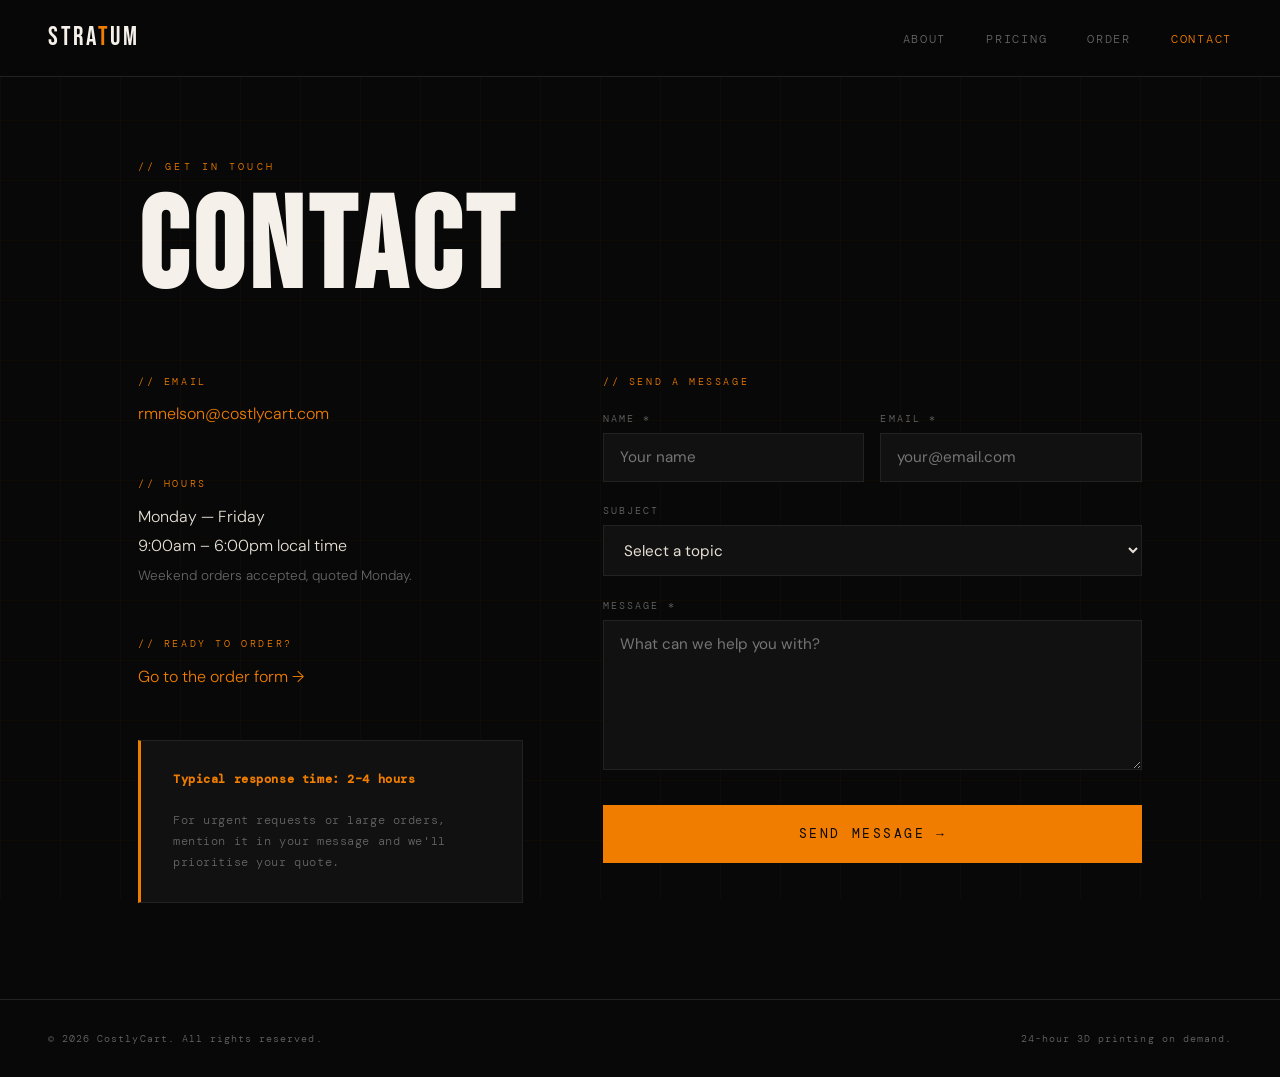
==== contact.html @ f36d2c1f "Add files via upload" ====
<!DOCTYPE html>
<html lang="en">
<head>
  <meta charset="UTF-8"/>
  <meta name="viewport" content="width=device-width, initial-scale=1.0"/>
  <title>Contact — CostlyCart</title>
  <link href="https://fonts.googleapis.com/css2?family=Bebas+Neue&family=DM+Mono:ital,wght@0,300;0,400;1,300&family=DM+Sans:wght@300;400&display=swap" rel="stylesheet"/>
  <style>
    :root {
      --bg: #080808; --surface: #111111; --border: #222222;
      --amber: #f07d00; --amber-dim: rgba(240,125,0,0.12);
      --text: #e8e0d5; --muted: #666; --white: #f5f0ea;
    }
    *, *::before, *::after { margin: 0; padding: 0; box-sizing: border-box; }
    body {
      background: var(--bg); color: var(--text);
      font-family: 'DM Sans', sans-serif; font-weight: 300;
      min-height: 100vh; overflow-x: hidden;
    }
    body::before {
      content: ''; position: fixed; inset: 0;
      background-image: linear-gradient(rgba(240,125,0,0.03) 1px, transparent 1px), linear-gradient(90deg, rgba(240,125,0,0.03) 1px, transparent 1px);
      background-size: 60px 60px; pointer-events: none; z-index: 0;
    }
    nav {
      position: fixed; top: 0; left: 0; right: 0; z-index: 100;
      display: flex; align-items: center; justify-content: space-between;
      padding: 1.4rem 3rem; background: rgba(8,8,8,0.85);
      backdrop-filter: blur(12px); border-bottom: 1px solid var(--border);
    }
    .nav-logo { font-family: 'Bebas Neue', sans-serif; font-size: 1.6rem; letter-spacing: 0.12em; color: var(--white); text-decoration: none; }
    .nav-logo span { color: var(--amber); }
    .nav-links { display: flex; gap: 2.5rem; list-style: none; }
    .nav-links a { font-family: 'DM Mono', monospace; font-size: 0.72rem; letter-spacing: 0.15em; text-transform: uppercase; color: var(--muted); text-decoration: none; transition: color 0.2s; }
    .nav-links a:hover, .nav-links a.active { color: var(--amber); }

    .page-header {
      position: relative; z-index: 1;
      padding: 10rem 3rem 4rem; max-width: 1100px; margin: 0 auto;
      opacity: 0; animation: up 0.9s ease 0.2s forwards;
    }
    .section-tag { font-family: 'DM Mono', monospace; font-size: 0.65rem; letter-spacing: 0.3em; text-transform: uppercase; color: var(--amber); margin-bottom: 1rem; }
    h1 { font-family: 'Bebas Neue', sans-serif; font-size: clamp(4rem, 10vw, 8rem); color: var(--white); letter-spacing: 0.04em; line-height: 0.95; }

    .contact-wrap {
      position: relative; z-index: 1;
      max-width: 1100px; margin: 0 auto;
      padding: 0 3rem 6rem;
      display: grid; grid-template-columns: 1fr 1.4fr;
      gap: 5rem; align-items: start;
    }

    /* Left column info */
    .contact-info { }
    .info-block { margin-bottom: 3rem; }
    .info-label { font-family: 'DM Mono', monospace; font-size: 0.65rem; letter-spacing: 0.25em; text-transform: uppercase; color: var(--amber); margin-bottom: 0.8rem; }
    .info-value { font-size: 1rem; color: var(--text); line-height: 1.8; }
    .info-value a { color: var(--amber); text-decoration: none; }
    .info-value a:hover { text-decoration: underline; }

    .response-box {
      background: var(--surface); border: 1px solid var(--border);
      border-left: 3px solid var(--amber); padding: 1.8rem 2rem; margin-top: 2rem;
    }
    .response-box p { font-family: 'DM Mono', monospace; font-size: 0.72rem; letter-spacing: 0.05em; color: var(--muted); line-height: 1.8; }
    .response-box strong { color: var(--amber); }

    /* Form */
    .form-section-title { font-family: 'DM Mono', monospace; font-size: 0.65rem; letter-spacing: 0.25em; text-transform: uppercase; color: var(--amber); margin-bottom: 1.5rem; }
    .field { margin-bottom: 1.4rem; }
    label { display: block; font-family: 'DM Mono', monospace; font-size: 0.65rem; letter-spacing: 0.2em; text-transform: uppercase; color: var(--muted); margin-bottom: 0.5rem; }
    input[type="text"], input[type="email"], select, textarea {
      width: 100%; background: var(--surface);
      border: 1px solid var(--border); color: var(--text);
      font-family: 'DM Sans', sans-serif; font-size: 0.95rem;
      padding: 0.85rem 1rem; outline: none; transition: border-color 0.2s;
    }
    input:focus, select:focus, textarea:focus { border-color: var(--amber); }
    textarea { resize: vertical; min-height: 150px; }
    .field-row { display: grid; grid-template-columns: 1fr 1fr; gap: 1rem; }

    .btn-submit {
      width: 100%; font-family: 'DM Mono', monospace; font-size: 0.8rem;
      letter-spacing: 0.2em; text-transform: uppercase; padding: 1.2rem;
      border: 1px solid var(--amber); color: var(--bg); background: var(--amber);
      cursor: pointer; transition: all 0.2s; margin-top: 0.5rem;
    }
    .btn-submit:hover { background: transparent; color: var(--amber); }

    .success-msg {
      display: none; position: fixed; inset: 0; z-index: 200;
      background: var(--bg); align-items: center; justify-content: center;
      flex-direction: column; text-align: center; padding: 3rem;
    }
    .success-msg.show { display: flex; }
    .success-icon { font-size: 4rem; margin-bottom: 1.5rem; }
    .success-msg h2 { font-family: 'Bebas Neue', sans-serif; font-size: 4rem; color: var(--white); margin-bottom: 1rem; }
    .success-msg p { font-family: 'DM Mono', monospace; font-size: 0.8rem; color: var(--muted); letter-spacing: 0.1em; line-height: 1.8; max-width: 400px; }
    .success-msg a { display: inline-block; margin-top: 2rem; font-family: 'DM Mono', monospace; font-size: 0.75rem; letter-spacing: 0.18em; text-transform: uppercase; text-decoration: none; padding: 1rem 2.2rem; border: 1px solid var(--amber); color: var(--amber); transition: all 0.2s; }
    .success-msg a:hover { background: var(--amber); color: var(--bg); }

    footer { position: relative; z-index: 1; border-top: 1px solid var(--border); padding: 2rem 3rem; display: flex; justify-content: space-between; align-items: center; }
    footer p { font-family: 'DM Mono', monospace; font-size: 0.65rem; letter-spacing: 0.1em; color: var(--muted); }

    @keyframes up { from { opacity: 0; transform: translateY(24px); } to { opacity: 1; transform: translateY(0); } }
    @media (max-width: 900px) {
      .contact-wrap { grid-template-columns: 1fr; gap: 2rem; }
      .page-header, .contact-wrap { padding-left: 1.5rem; padding-right: 1.5rem; }
      nav { padding: 1.2rem 1.5rem; } .nav-links { gap: 1.5rem; }
      .field-row { grid-template-columns: 1fr; }
    }
  </style>
</head>
<body>

<nav>
  <a href="index.html" class="nav-logo">STRA<span>T</span>UM</a>
  <ul class="nav-links">
    <li><a href="index.html">About</a></li>
    <li><a href="pricing.html">Pricing</a></li>
    <li><a href="order.html">Order</a></li>
    <li><a href="contact.html" class="active">Contact</a></li>
  </ul>
</nav>

<div class="page-header">
  <p class="section-tag">// Get in Touch</p>
  <h1>CONTACT</h1>
</div>

<div class="success-msg" id="success">
  <div class="success-icon">✦</div>
  <h2>MESSAGE SENT</h2>
  <p>We'll get back to you as soon as possible — usually within a few hours.</p>
  <a href="index.html">Back to Home</a>
</div>

<div class="contact-wrap">
  <!-- LEFT: Info -->
  <div class="contact-info">
    <div class="info-block">
      <div class="info-label">// Email</div>
      <div class="info-value">
        <a href="mailto:rmnelson@costlycart.com">rmnelson@costlycart.com</a>
      </div>
    </div>
    <div class="info-block">
      <div class="info-label">// Hours</div>
      <div class="info-value">
        Monday — Friday<br>
        9:00am – 6:00pm local time<br>
        <span style="color:var(--muted); font-size:0.85rem;">Weekend orders accepted, quoted Monday.</span>
      </div>
    </div>
    <div class="info-block">
      <div class="info-label">// Ready to Order?</div>
      <div class="info-value">
        <a href="order.html">Go to the order form →</a>
      </div>
    </div>

    <div class="response-box">
      <p>
        <strong>Typical response time: 2–4 hours</strong><br><br>
        For urgent requests or large orders,
        mention it in your message and we'll prioritise your quote.
      </p>
    </div>
  </div>

  <!-- RIGHT: Contact form -->
  <div>
    <!-- ============================================================ -->
    <!-- Replace YOUR_FORM_ID with your Formspree form ID            -->
    <!-- (same account as your order form, or create a separate one) -->
    <!-- ============================================================ -->
    <form id="contact-form" action="https://formspree.io/f/xojkqaqn" method="POST">
      <div class="form-section-title">// Send a Message</div>

      <div class="field-row">
        <div class="field">
          <label for="name">Name *</label>
          <input type="text" id="name" name="name" required placeholder="Your name"/>
        </div>
        <div class="field">
          <label for="email">Email *</label>
          <input type="email" id="email" name="email" required placeholder="your@email.com"/>
        </div>
      </div>

      <div class="field">
        <label for="subject">Subject</label>
        <select id="subject" name="subject">
          <option value="" disabled selected>Select a topic</option>
          <option>General Question</option>
          <option>Quote Request</option>
          <option>Existing Order</option>
          <option>Material / Technical Question</option>
          <option>Other</option>
        </select>
      </div>

      <div class="field">
        <label for="message">Message *</label>
        <textarea id="message" name="message" required placeholder="What can we help you with?"></textarea>
      </div>

      <button type="submit" class="btn-submit">Send Message →</button>
    </form>
  </div>
</div>

<footer>
  <p>© 2026 CostlyCart. All rights reserved.</p>
  <p>24-hour 3D printing on demand.</p>
</footer>

<script>
  const form = document.getElementById('contact-form');
  form.addEventListener('submit', async (e) => {
    e.preventDefault();
    const res = await fetch(form.action, {
      method: 'POST', body: new FormData(form),
      headers: { 'Accept': 'application/json' }
    });
    if (res.ok) {
      document.getElementById('success').classList.add('show');
    } else {
      alert('Something went wrong. Please email us directly.');
    }
  });
</script>
</body>
</html>
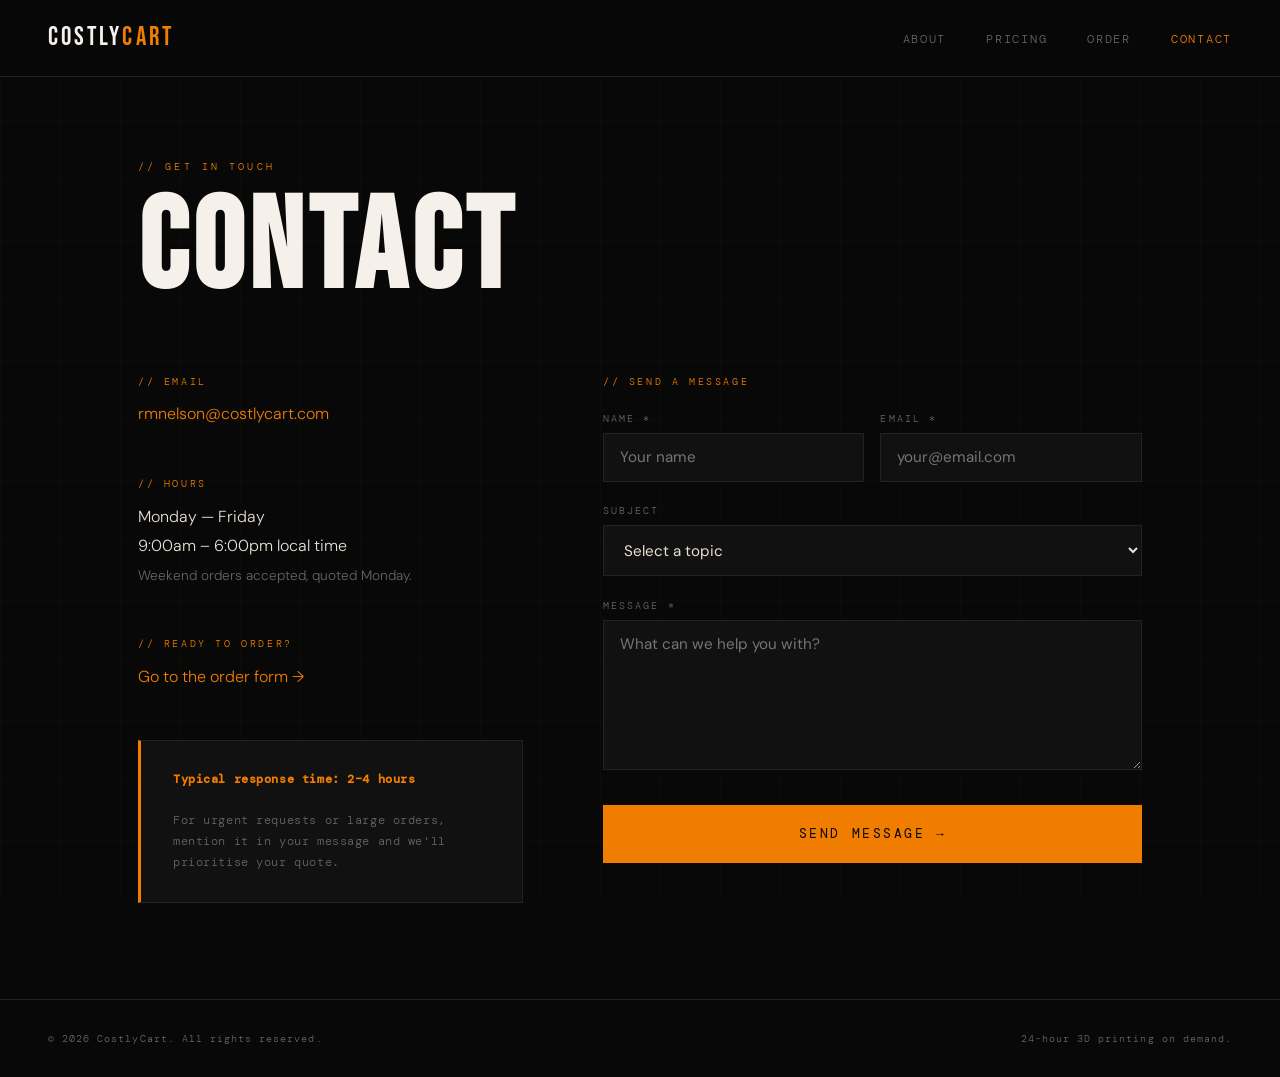
==== commit 892a17d0: "Add files via upload" ====
--- a/contact.html
+++ b/contact.html
@@ -114,7 +114,7 @@
 <body>
 
 <nav>
-  <a href="index.html" class="nav-logo">STRA<span>T</span>UM</a>
+  <a href="index.html" class="nav-logo">COSTLY<span>CART</span></a>
   <ul class="nav-links">
     <li><a href="index.html">About</a></li>
     <li><a href="pricing.html">Pricing</a></li>
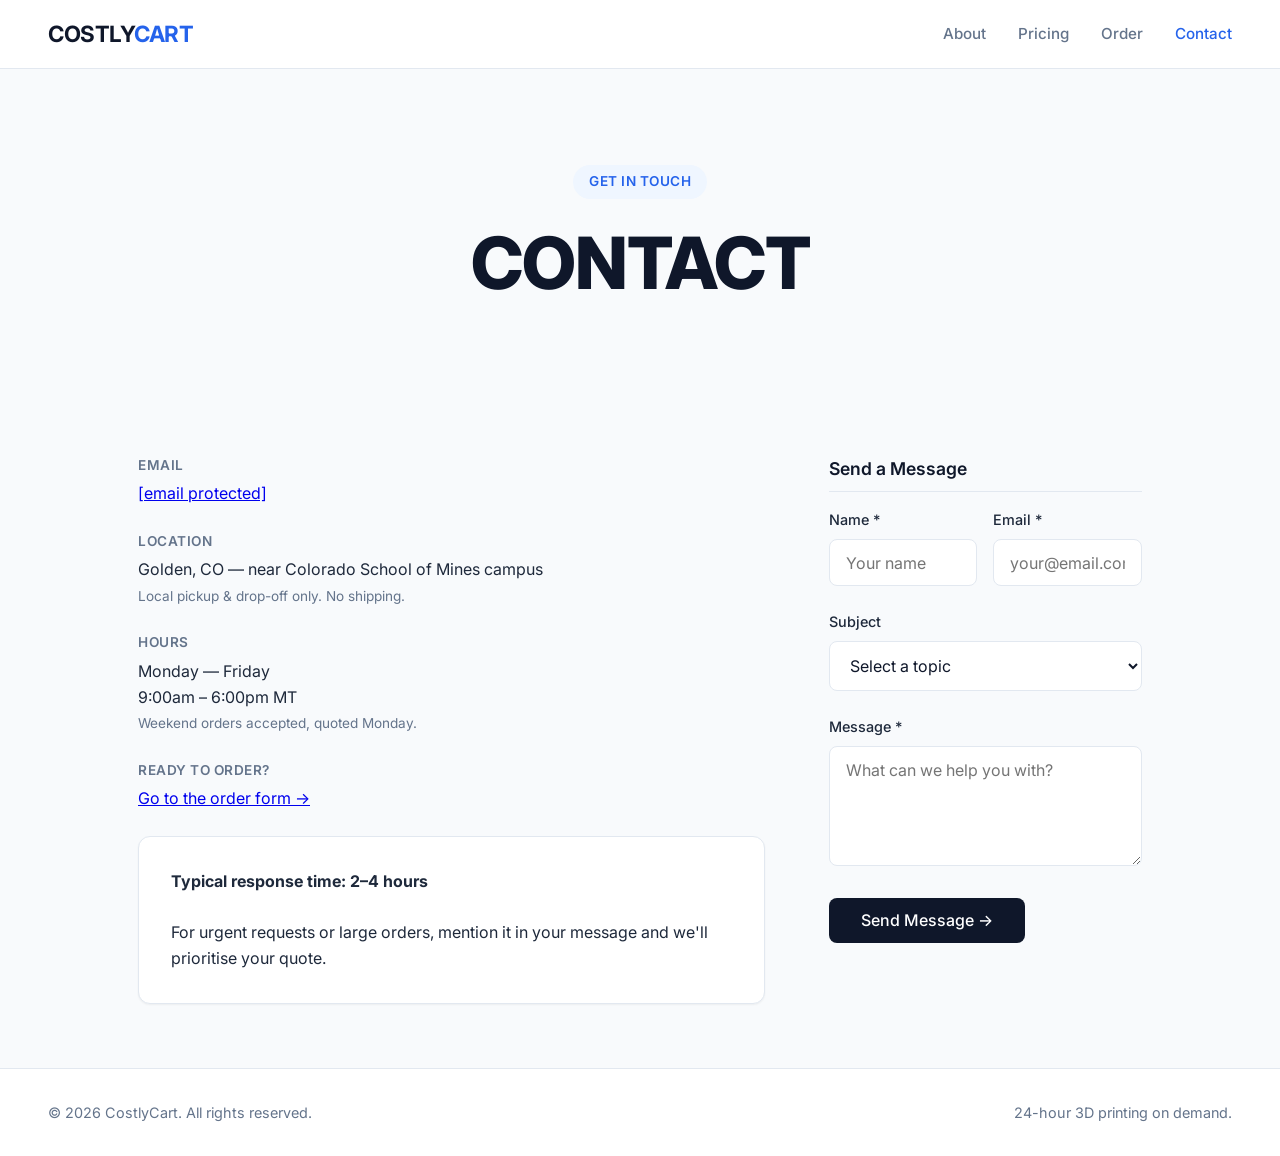
==== commit 53fbbd8e: "Add files via upload Rev 3 file push." ====
--- a/contact.html
+++ b/contact.html
@@ -3,113 +3,9 @@
 <head>
   <meta charset="UTF-8"/>
   <meta name="viewport" content="width=device-width, initial-scale=1.0"/>
-  <title>Contact — CostlyCart</title>
-  <link href="https://fonts.googleapis.com/css2?family=Bebas+Neue&family=DM+Mono:ital,wght@0,300;0,400;1,300&family=DM+Sans:wght@300;400&display=swap" rel="stylesheet"/>
-  <style>
-    :root {
-      --bg: #080808; --surface: #111111; --border: #222222;
-      --amber: #f07d00; --amber-dim: rgba(240,125,0,0.12);
-      --text: #e8e0d5; --muted: #666; --white: #f5f0ea;
-    }
-    *, *::before, *::after { margin: 0; padding: 0; box-sizing: border-box; }
-    body {
-      background: var(--bg); color: var(--text);
-      font-family: 'DM Sans', sans-serif; font-weight: 300;
-      min-height: 100vh; overflow-x: hidden;
-    }
-    body::before {
-      content: ''; position: fixed; inset: 0;
-      background-image: linear-gradient(rgba(240,125,0,0.03) 1px, transparent 1px), linear-gradient(90deg, rgba(240,125,0,0.03) 1px, transparent 1px);
-      background-size: 60px 60px; pointer-events: none; z-index: 0;
-    }
-    nav {
-      position: fixed; top: 0; left: 0; right: 0; z-index: 100;
-      display: flex; align-items: center; justify-content: space-between;
-      padding: 1.4rem 3rem; background: rgba(8,8,8,0.85);
-      backdrop-filter: blur(12px); border-bottom: 1px solid var(--border);
-    }
-    .nav-logo { font-family: 'Bebas Neue', sans-serif; font-size: 1.6rem; letter-spacing: 0.12em; color: var(--white); text-decoration: none; }
-    .nav-logo span { color: var(--amber); }
-    .nav-links { display: flex; gap: 2.5rem; list-style: none; }
-    .nav-links a { font-family: 'DM Mono', monospace; font-size: 0.72rem; letter-spacing: 0.15em; text-transform: uppercase; color: var(--muted); text-decoration: none; transition: color 0.2s; }
-    .nav-links a:hover, .nav-links a.active { color: var(--amber); }
-
-    .page-header {
-      position: relative; z-index: 1;
-      padding: 10rem 3rem 4rem; max-width: 1100px; margin: 0 auto;
-      opacity: 0; animation: up 0.9s ease 0.2s forwards;
-    }
-    .section-tag { font-family: 'DM Mono', monospace; font-size: 0.65rem; letter-spacing: 0.3em; text-transform: uppercase; color: var(--amber); margin-bottom: 1rem; }
-    h1 { font-family: 'Bebas Neue', sans-serif; font-size: clamp(4rem, 10vw, 8rem); color: var(--white); letter-spacing: 0.04em; line-height: 0.95; }
-
-    .contact-wrap {
-      position: relative; z-index: 1;
-      max-width: 1100px; margin: 0 auto;
-      padding: 0 3rem 6rem;
-      display: grid; grid-template-columns: 1fr 1.4fr;
-      gap: 5rem; align-items: start;
-    }
-
-    /* Left column info */
-    .contact-info { }
-    .info-block { margin-bottom: 3rem; }
-    .info-label { font-family: 'DM Mono', monospace; font-size: 0.65rem; letter-spacing: 0.25em; text-transform: uppercase; color: var(--amber); margin-bottom: 0.8rem; }
-    .info-value { font-size: 1rem; color: var(--text); line-height: 1.8; }
-    .info-value a { color: var(--amber); text-decoration: none; }
-    .info-value a:hover { text-decoration: underline; }
-
-    .response-box {
-      background: var(--surface); border: 1px solid var(--border);
-      border-left: 3px solid var(--amber); padding: 1.8rem 2rem; margin-top: 2rem;
-    }
-    .response-box p { font-family: 'DM Mono', monospace; font-size: 0.72rem; letter-spacing: 0.05em; color: var(--muted); line-height: 1.8; }
-    .response-box strong { color: var(--amber); }
-
-    /* Form */
-    .form-section-title { font-family: 'DM Mono', monospace; font-size: 0.65rem; letter-spacing: 0.25em; text-transform: uppercase; color: var(--amber); margin-bottom: 1.5rem; }
-    .field { margin-bottom: 1.4rem; }
-    label { display: block; font-family: 'DM Mono', monospace; font-size: 0.65rem; letter-spacing: 0.2em; text-transform: uppercase; color: var(--muted); margin-bottom: 0.5rem; }
-    input[type="text"], input[type="email"], select, textarea {
-      width: 100%; background: var(--surface);
-      border: 1px solid var(--border); color: var(--text);
-      font-family: 'DM Sans', sans-serif; font-size: 0.95rem;
-      padding: 0.85rem 1rem; outline: none; transition: border-color 0.2s;
-    }
-    input:focus, select:focus, textarea:focus { border-color: var(--amber); }
-    textarea { resize: vertical; min-height: 150px; }
-    .field-row { display: grid; grid-template-columns: 1fr 1fr; gap: 1rem; }
-
-    .btn-submit {
-      width: 100%; font-family: 'DM Mono', monospace; font-size: 0.8rem;
-      letter-spacing: 0.2em; text-transform: uppercase; padding: 1.2rem;
-      border: 1px solid var(--amber); color: var(--bg); background: var(--amber);
-      cursor: pointer; transition: all 0.2s; margin-top: 0.5rem;
-    }
-    .btn-submit:hover { background: transparent; color: var(--amber); }
-
-    .success-msg {
-      display: none; position: fixed; inset: 0; z-index: 200;
-      background: var(--bg); align-items: center; justify-content: center;
-      flex-direction: column; text-align: center; padding: 3rem;
-    }
-    .success-msg.show { display: flex; }
-    .success-icon { font-size: 4rem; margin-bottom: 1.5rem; }
-    .success-msg h2 { font-family: 'Bebas Neue', sans-serif; font-size: 4rem; color: var(--white); margin-bottom: 1rem; }
-    .success-msg p { font-family: 'DM Mono', monospace; font-size: 0.8rem; color: var(--muted); letter-spacing: 0.1em; line-height: 1.8; max-width: 400px; }
-    .success-msg a { display: inline-block; margin-top: 2rem; font-family: 'DM Mono', monospace; font-size: 0.75rem; letter-spacing: 0.18em; text-transform: uppercase; text-decoration: none; padding: 1rem 2.2rem; border: 1px solid var(--amber); color: var(--amber); transition: all 0.2s; }
-    .success-msg a:hover { background: var(--amber); color: var(--bg); }
-
-    footer { position: relative; z-index: 1; border-top: 1px solid var(--border); padding: 2rem 3rem; display: flex; justify-content: space-between; align-items: center; }
-    footer p { font-family: 'DM Mono', monospace; font-size: 0.65rem; letter-spacing: 0.1em; color: var(--muted); }
-
-    @keyframes up { from { opacity: 0; transform: translateY(24px); } to { opacity: 1; transform: translateY(0); } }
-    @media (max-width: 900px) {
-      .contact-wrap { grid-template-columns: 1fr; gap: 2rem; }
-      .page-header, .contact-wrap { padding-left: 1.5rem; padding-right: 1.5rem; }
-      nav { padding: 1.2rem 1.5rem; } .nav-links { gap: 1.5rem; }
-      .field-row { grid-template-columns: 1fr; }
-    }
-  </style>
+  <title>CostlyCart — 3D Printing On Demand</title>
+  <link href="https://fonts.googleapis.com/css2?family=Inter:wght@400;500;600;700;800&display=swap" rel="stylesheet">
+  <link rel="stylesheet" href="style.css">
 </head>
 <body>
 
@@ -124,36 +20,43 @@
 </nav>
 
 <div class="page-header">
-  <p class="section-tag">// Get in Touch</p>
+  <p class="section-tag"> Get in Touch</p>
   <h1>CONTACT</h1>
 </div>
 
 <div class="success-msg" id="success">
   <div class="success-icon">✦</div>
-  <h2>MESSAGE SENT</h2>
+  <h2>Message Sent</h2>
   <p>We'll get back to you as soon as possible — usually within a few hours.</p>
-  <a href="index.html">Back to Home</a>
+  <a href="index.html" class="btn">Back to Home</a>
 </div>
 
 <div class="contact-wrap">
   <!-- LEFT: Info -->
   <div class="contact-info">
     <div class="info-block">
-      <div class="info-label">// Email</div>
+      <div class="info-label"> Email</div>
       <div class="info-value">
-        <a href="mailto:rmnelson@costlycart.com">rmnelson@costlycart.com</a>
+        <a href="/cdn-cgi/l/email-protection#dba9b6b5beb7a8b4b59bb8b4a8afb7a2b8baa9aff5b8b4b6"><span class="__cf_email__" data-cfemail="97e5faf9f2fbe4f8f9d7f4f8e4e3fbeef4f6e5e3b9f4f8fa">[email&#160;protected]</span></a>
       </div>
     </div>
     <div class="info-block">
-      <div class="info-label">// Hours</div>
+      <div class="info-label"> Location</div>
+      <div class="info-value">
+        Golden, CO — near Colorado School of Mines campus<br>
+        <span style="color:var(--muted); font-size:0.85rem;">Local pickup & drop-off only. No shipping.</span>
+      </div>
+    </div>
+    <div class="info-block">
+      <div class="info-label"> Hours</div>
       <div class="info-value">
         Monday — Friday<br>
-        9:00am – 6:00pm local time<br>
+        9:00am – 6:00pm MT<br>
         <span style="color:var(--muted); font-size:0.85rem;">Weekend orders accepted, quoted Monday.</span>
       </div>
     </div>
     <div class="info-block">
-      <div class="info-label">// Ready to Order?</div>
+      <div class="info-label"> Ready to Order?</div>
       <div class="info-value">
         <a href="order.html">Go to the order form →</a>
       </div>
@@ -175,7 +78,7 @@
     <!-- (same account as your order form, or create a separate one) -->
     <!-- ============================================================ -->
     <form id="contact-form" action="https://formspree.io/f/xojkqaqn" method="POST">
-      <div class="form-section-title">// Send a Message</div>
+      <div class="form-section-title"> Send a Message</div>
 
       <div class="field-row">
         <div class="field">
@@ -218,17 +121,19 @@
 <script>
   const form = document.getElementById('contact-form');
   form.addEventListener('submit', async (e) => {
-    e.preventDefault();
+    e.preventDefault(); // This stops the redirect to Formspree
+    
     const res = await fetch(form.action, {
-      method: 'POST', body: new FormData(form),
+      method: 'POST', 
+      body: new FormData(form),
       headers: { 'Accept': 'application/json' }
     });
+    
     if (res.ok) {
       document.getElementById('success').classList.add('show');
+      form.reset(); // Optional: clears the form after sending
     } else {
-      alert('Something went wrong. Please email us directly.');
+      alert('Something went wrong. Please try again or contact us directly.');
     }
   });
-</script>
-</body>
-</html>
+</script>
--- a/style.css
+++ b/style.css
@@ -0,0 +1,143 @@
+/* style.css - Clean Light Mode */
+:root {
+  --bg: #f8fafc;        /* Very light gray/blue background */
+  --surface: #ffffff;   /* Pure white cards */
+  --border: #e2e8f0;    /* Soft gray borders */
+  --primary: #0f172a;   /* Near black for primary text & buttons */
+  --primary-hover: #334155;
+  --accent: #2563eb;    /* Trustworthy standard blue */
+  --accent-dim: #eff6ff;
+  --text: #1e293b;
+  --muted: #64748b;
+  --radius: 12px;
+  --shadow-sm: 0 1px 2px 0 rgba(0, 0, 0, 0.05);
+  --shadow: 0 4px 6px -1px rgba(0, 0, 0, 0.1), 0 2px 4px -2px rgba(0, 0, 0, 0.05);
+  --transition: all 0.2s ease;
+}
+
+*, *::before, *::after { margin: 0; padding: 0; box-sizing: border-box; }
+html { scroll-behavior: smooth; }
+body {
+  background: var(--bg); color: var(--text);
+  font-family: 'Inter', -apple-system, BlinkMacSystemFont, sans-serif; 
+  font-weight: 400; line-height: 1.6; min-height: 100vh;
+}
+
+/* Navigation - Clean & White */
+nav {
+  position: sticky; top: 0; z-index: 100;
+  display: flex; align-items: center; justify-content: space-between;
+  padding: 1rem 3rem; background: rgba(255, 255, 255, 0.9);
+  backdrop-filter: blur(8px); border-bottom: 1px solid var(--border);
+}
+.nav-logo { font-weight: 700; font-size: 1.4rem; color: var(--primary); text-decoration: none; letter-spacing: -0.5px; }
+.nav-logo span { color: var(--accent); }
+.nav-links { display: flex; gap: 2rem; list-style: none; }
+.nav-links a { font-size: 0.95rem; font-weight: 500; color: var(--muted); text-decoration: none; transition: var(--transition); }
+.nav-links a:hover, .nav-links a.active { color: var(--accent); }
+
+/* Typography */
+.page-header, .hero { padding: 6rem 3rem 4rem; max-width: 1100px; margin: 0 auto; text-align: center; }
+.hero { min-height: 70vh; display: flex; flex-direction: column; justify-content: center; align-items: center; }
+.section-tag, .hero-tag { 
+  display: inline-block; font-size: 0.85rem; font-weight: 600; color: var(--accent); 
+  background: var(--accent-dim); padding: 0.4rem 1rem; border-radius: 20px; margin-bottom: 1.5rem; text-transform: uppercase; letter-spacing: 0.5px;
+}
+h1 { font-size: clamp(3rem, 6vw, 4.5rem); color: var(--primary); font-weight: 800; letter-spacing: -1px; line-height: 1.1; margin-bottom: 1.5rem; }
+h2 { font-size: clamp(2rem, 4vw, 2.5rem); color: var(--primary); font-weight: 700; letter-spacing: -0.5px; margin-bottom: 2rem; }
+.hero-sub, .header-sub { font-size: 1.15rem; color: var(--muted); max-width: 600px; margin: 0 auto 2.5rem; line-height: 1.6; }
+
+/* Buttons */
+.btn, .btn-submit {
+  font-family: inherit; font-size: 1rem; font-weight: 500;
+  text-decoration: none; padding: 0.8rem 2rem; border-radius: 8px;
+  border: none; color: white; background: var(--primary);
+  cursor: pointer; transition: var(--transition); display: inline-flex; justify-content: center;
+}
+.btn:hover, .btn-submit:hover { background: var(--primary-hover); transform: translateY(-1px); box-shadow: var(--shadow); }
+.btn-ghost { background: white; color: var(--primary); border: 1px solid var(--border); }
+.btn-ghost:hover { background: var(--bg); border-color: var(--muted); }
+.hero-cta { display: flex; gap: 1rem; justify-content: center; }
+
+/* Layout & Cards (White with subtle shadows) */
+.section, .form-wrap, .contact-wrap { max-width: 1100px; margin: 0 auto; padding: 4rem 3rem; }
+.stats { display: grid; grid-template-columns: repeat(3, 1fr); gap: 1.5rem; max-width: 1000px; margin: 0 auto; padding: 0 3rem 4rem; }
+.stat { background: var(--surface); padding: 2rem; border-radius: var(--radius); border: 1px solid var(--border); text-align: center; box-shadow: var(--shadow-sm); }
+.stat-num { font-size: 3rem; font-weight: 800; color: var(--primary); line-height: 1; margin-bottom: 0.5rem; }
+.stat-label { color: var(--muted); font-weight: 500; }
+
+.about-grid { display: grid; grid-template-columns: 1fr 1fr; gap: 4rem; align-items: start; }
+.about-text p { font-size: 1.05rem; color: var(--text); margin-bottom: 1.5rem; }
+
+.features, .materials, .steps { display: grid; gap: 1.5rem; }
+.features { grid-template-columns: repeat(2, 1fr); }
+.materials { grid-template-columns: repeat(3, 1fr); margin-bottom: 4rem; }
+.steps { grid-template-columns: repeat(4, 1fr); margin-top: 2rem; }
+
+.feature, .material-card, .step, .response-box, .sidebar-box, .notes {
+  background: var(--surface); padding: 2rem; border-radius: var(--radius);
+  border: 1px solid var(--border); box-shadow: var(--shadow-sm);
+}
+
+.feature-icon { font-size: 1.8rem; margin-bottom: 1rem; }
+.feature-title, .step-title { font-weight: 600; font-size: 1.1rem; color: var(--primary); margin-bottom: 0.5rem; }
+.feature-desc, .step-desc, .mat-desc { font-size: 0.95rem; color: var(--muted); }
+.step-num { font-weight: 700; color: var(--accent); font-size: 1.2rem; margin-bottom: 0.5rem; }
+
+/* Pricing specifics */
+.mat-name { font-size: 1.5rem; font-weight: 700; color: var(--primary); }
+.mat-tag { display: inline-block; padding: 0.25rem 0.75rem; background: var(--bg); border: 1px solid var(--border); color: var(--text); border-radius: 20px; font-size: 0.75rem; font-weight: 500; margin: 0.5rem 0 1rem; }
+.mat-props { display: flex; flex-direction: column; gap: 0.5rem; margin-top: 1.5rem; }
+.mat-prop { display: flex; justify-content: space-between; font-size: 0.85rem; border-top: 1px solid var(--bg); padding-top: 0.5rem; }
+.mat-prop span:first-child { color: var(--muted); }
+.mat-prop span:last-child { font-weight: 500; color: var(--primary); }
+
+.price-table { width: 100%; border-collapse: collapse; margin-bottom: 4rem; background: var(--surface); border-radius: var(--radius); overflow: hidden; box-shadow: var(--shadow-sm); border: 1px solid var(--border); }
+.price-table th { background: var(--bg); padding: 1rem 1.5rem; text-align: left; font-weight: 600; color: var(--primary); border-bottom: 1px solid var(--border); }
+.price-table td { padding: 1rem 1.5rem; border-bottom: 1px solid var(--border); color: var(--text); }
+
+/* Forms */
+.form-wrap, .contact-wrap { display: grid; grid-template-columns: 2fr 1fr; gap: 4rem; align-items: start; }
+.form-section-title { font-size: 1.1rem; font-weight: 600; color: var(--primary); margin: 2rem 0 1rem; border-bottom: 1px solid var(--border); padding-bottom: 0.5rem; }
+.form-section-title:first-child { margin-top: 0; }
+.field { margin-bottom: 1.5rem; }
+.field-row { display: grid; grid-template-columns: 1fr 1fr; gap: 1rem; }
+label { display: block; font-size: 0.9rem; font-weight: 500; color: var(--text); margin-bottom: 0.5rem; }
+
+input[type="text"], input[type="email"], input[type="number"], select, textarea {
+  width: 100%; background: var(--surface); border: 1px solid var(--border);
+  color: var(--primary); font-family: inherit; font-size: 1rem;
+  padding: 0.8rem 1rem; border-radius: 8px; outline: none; transition: var(--transition);
+}
+input:focus, select:focus, textarea:focus { border-color: var(--accent); box-shadow: 0 0 0 3px var(--accent-dim); }
+textarea { resize: vertical; min-height: 120px; }
+
+/* Sidebar / Contact Info */
+.info-block { margin-bottom: 1.5rem; }
+.info-label { font-size: 0.85rem; font-weight: 600; color: var(--muted); text-transform: uppercase; letter-spacing: 0.5px; margin-bottom: 0.3rem; }
+.sidebar-title, .notes-title { font-weight: 600; color: var(--primary); margin-bottom: 1rem; }
+.sidebar-list, .notes ul { list-style: none; display: flex; flex-direction: column; gap: 0.8rem; }
+.sidebar-list li, .notes li { position: relative; padding-left: 1.2rem; font-size: 0.95rem; color: var(--muted); }
+.sidebar-list li::before, .notes li::before { content: '•'; position: absolute; left: 0; color: var(--accent); font-weight: bold; }
+
+footer { border-top: 1px solid var(--border); padding: 2rem 3rem; display: flex; justify-content: space-between; color: var(--muted); font-size: 0.9rem; background: var(--surface); }
+
+@media (max-width: 900px) {
+  .form-wrap, .contact-wrap, .about-grid { grid-template-columns: 1fr; gap: 2rem; }
+  .features, .materials { grid-template-columns: 1fr; }
+  .steps, .stats { grid-template-columns: 1fr; }
+  .page-header, .hero, .section, .form-wrap, .contact-wrap { padding-left: 1.5rem; padding-right: 1.5rem; }
+}
+
+/* Success Message Overlay */
+.success-msg {
+  display: none; 
+  position: fixed; inset: 0; z-index: 200;
+  background: rgba(248, 250, 252, 0.95);
+  backdrop-filter: blur(8px); -webkit-backdrop-filter: blur(8px);
+  align-items: center; justify-content: center;
+  flex-direction: column; text-align: center; padding: 3rem;
+}
+.success-msg.show { display: flex; }
+.success-icon { font-size: 4rem; margin-bottom: 1rem; color: var(--accent); }
+.success-msg p { color: var(--muted); font-size: 1.1rem; margin-bottom: 2rem; max-width: 400px; }
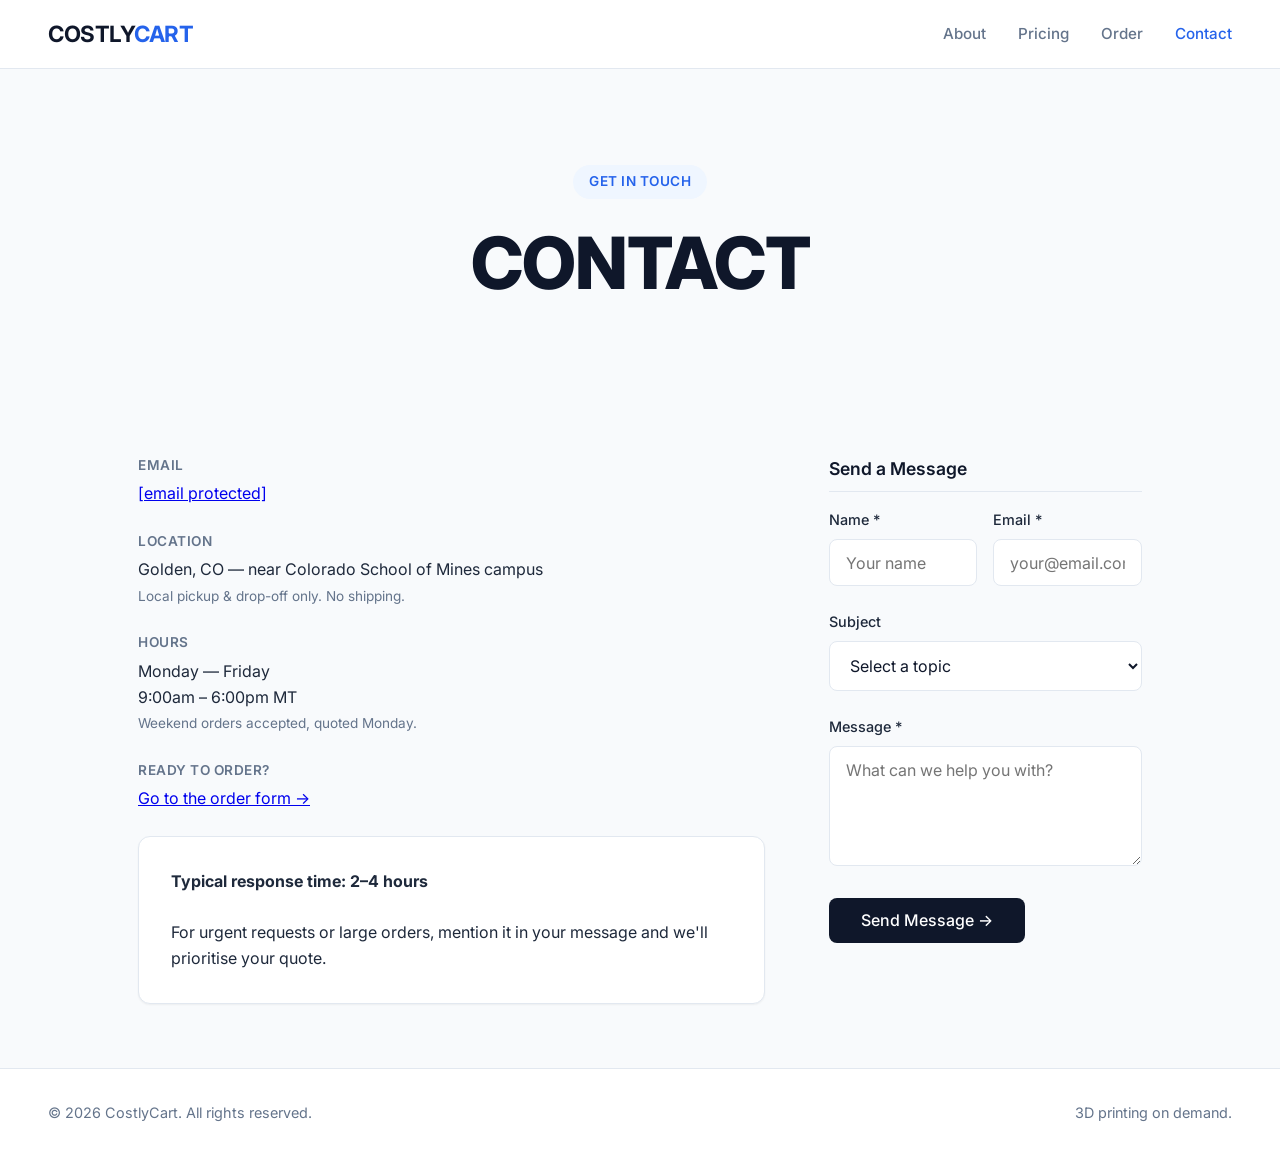
==== commit ec4f3649: "Add files via upload" ====
--- a/contact.html
+++ b/contact.html
@@ -4,6 +4,7 @@
   <meta charset="UTF-8"/>
   <meta name="viewport" content="width=device-width, initial-scale=1.0"/>
   <title>CostlyCart — 3D Printing On Demand</title>
+  <link rel="icon" href="favicon.svg" type="image/svg+xml">
   <link href="https://fonts.googleapis.com/css2?family=Inter:wght@400;500;600;700;800&display=swap" rel="stylesheet">
   <link rel="stylesheet" href="style.css">
 </head>
@@ -115,7 +116,7 @@
 
 <footer>
   <p>© 2026 CostlyCart. All rights reserved.</p>
-  <p>24-hour 3D printing on demand.</p>
+  <p>3D printing on demand.</p>
 </footer>
 
 <script>
--- a/style.css
+++ b/style.css
@@ -140,4 +140,30 @@
 }
 .success-msg.show { display: flex; }
 .success-icon { font-size: 4rem; margin-bottom: 1rem; color: var(--accent); }
-.success-msg p { color: var(--muted); font-size: 1.1rem; margin-bottom: 2rem; max-width: 400px; }+.success-msg p { color: var(--muted); font-size: 1.1rem; margin-bottom: 2rem; max-width: 400px; }
+
+/* Checkbox Formatting */
+.checkbox-field {
+  display: flex;
+  align-items: center;
+  gap: 0.6rem;
+  margin-top: 1.5rem;
+}
+.checkbox-field input[type="checkbox"] {
+  width: 1.2rem;
+  height: 1.2rem;
+  accent-color: var(--accent);
+  cursor: pointer;
+}
+.checkbox-field label {
+  margin-bottom: 0;
+  cursor: pointer;
+}
+.checkbox-field a {
+  color: var(--accent);
+  text-decoration: none;
+  font-weight: 600;
+}
+.checkbox-field a:hover {
+  text-decoration: underline;
+}
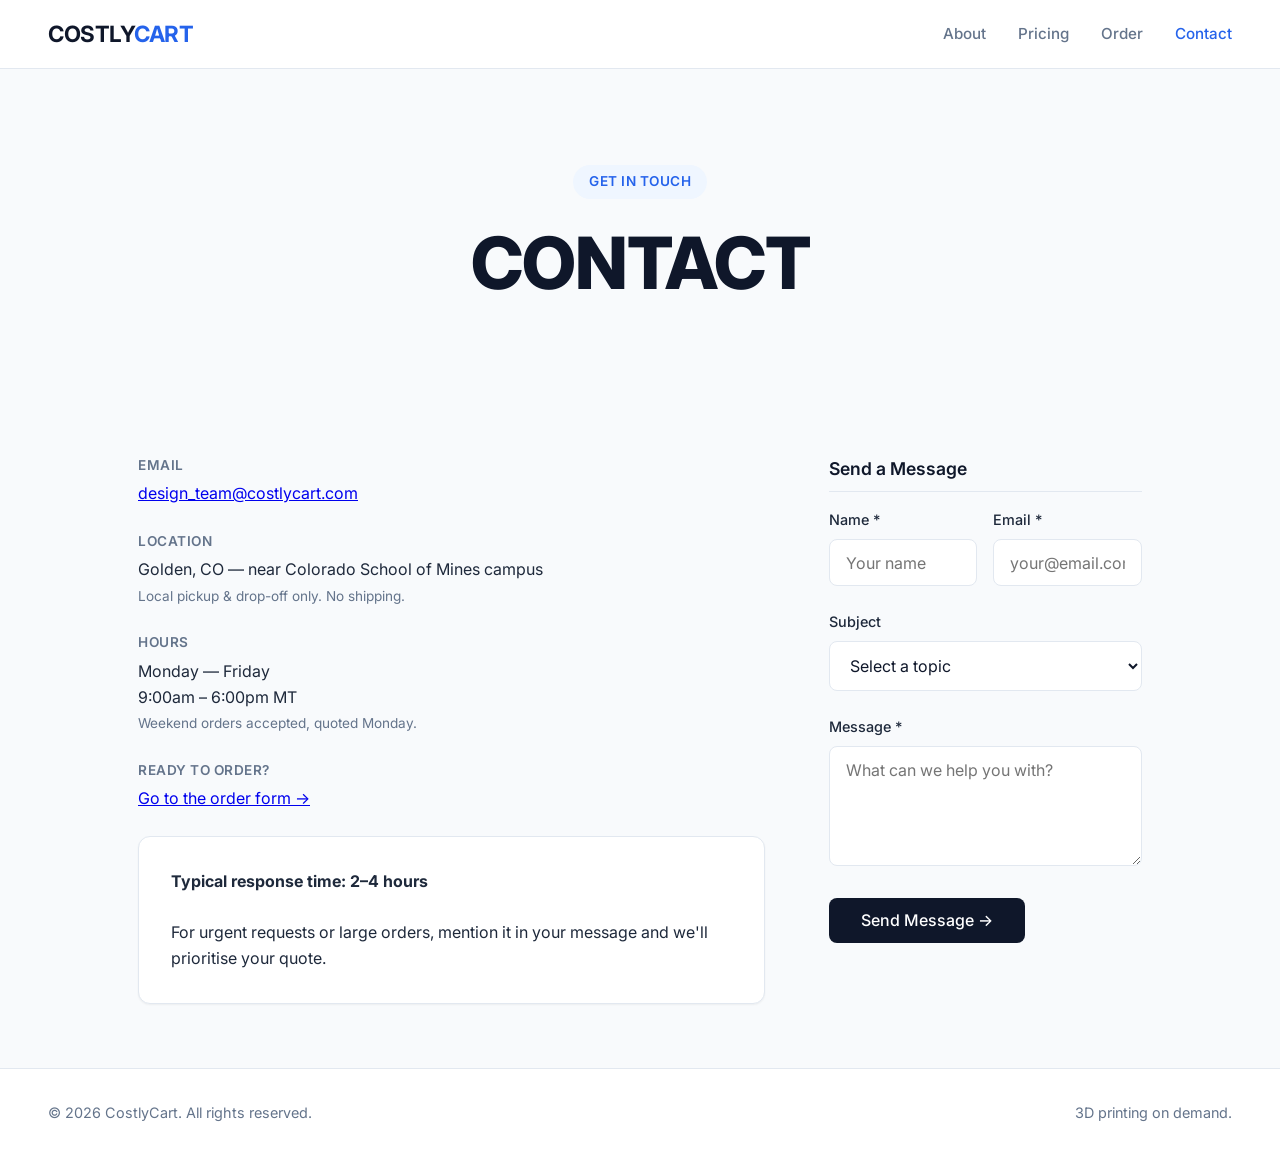
==== commit 78a060bf: "Add files via upload" ====
--- a/contact.html
+++ b/contact.html
@@ -3,6 +3,7 @@
 <head>
   <meta charset="UTF-8"/>
   <meta name="viewport" content="width=device-width, initial-scale=1.0"/>
+  <meta name="description" content="Contact CostlyCart — local 3D printing in Golden, CO. Questions, quotes, or order inquiries welcome.">
   <title>CostlyCart — 3D Printing On Demand</title>
   <link rel="icon" href="favicon.svg" type="image/svg+xml">
   <link href="https://fonts.googleapis.com/css2?family=Inter:wght@400;500;600;700;800&display=swap" rel="stylesheet">
@@ -38,7 +39,7 @@
     <div class="info-block">
       <div class="info-label"> Email</div>
       <div class="info-value">
-        <a href="/cdn-cgi/l/email-protection#dba9b6b5beb7a8b4b59bb8b4a8afb7a2b8baa9aff5b8b4b6"><span class="__cf_email__" data-cfemail="97e5faf9f2fbe4f8f9d7f4f8e4e3fbeef4f6e5e3b9f4f8fa">[email&#160;protected]</span></a>
+        <a href="mailto:rmnelson@costlycart.com">design_team@costlycart.com</a>
       </div>
     </div>
     <div class="info-block">
--- a/style.css
+++ b/style.css
@@ -166,4 +166,31 @@
 }
 .checkbox-field a:hover {
   text-decoration: underline;
-}+}
+
+.material-card.unavailable { position: relative; }
+.material-card.unavailable .mat-name,
+.material-card.unavailable .mat-tag,
+.material-card.unavailable .mat-desc,
+.material-card.unavailable .mat-props { opacity: 0.25; pointer-events: none; }
+.coming-soon-overlay {
+  position: absolute; inset: 0; display: flex;
+  flex-direction: column; align-items: center; justify-content: center;
+  gap: 0.6rem; pointer-events: none;
+}
+.coming-soon-x { font-size: 5rem; color: var(--accent); opacity: 0.2; position: absolute; font-weight: 800; }
+.coming-soon-badge {
+  font-size: 0.7rem; font-weight: 700; letter-spacing: 0.15em;
+  text-transform: uppercase; color: white; background: var(--accent);
+  padding: 0.35rem 0.9rem; border-radius: 20px; position: relative; z-index: 1;
+}
+
+.footer-cta {
+  background: var(--surface);
+  border-top: 1px solid var(--border);
+  border-bottom: 1px solid var(--border);
+  text-align: center;
+  padding: 6rem 3rem;
+}
+.footer-cta h2 { margin-bottom: 0.75rem; }
+.footer-cta p { color: var(--muted); margin-bottom: 2rem; font-size: 1.05rem; }
